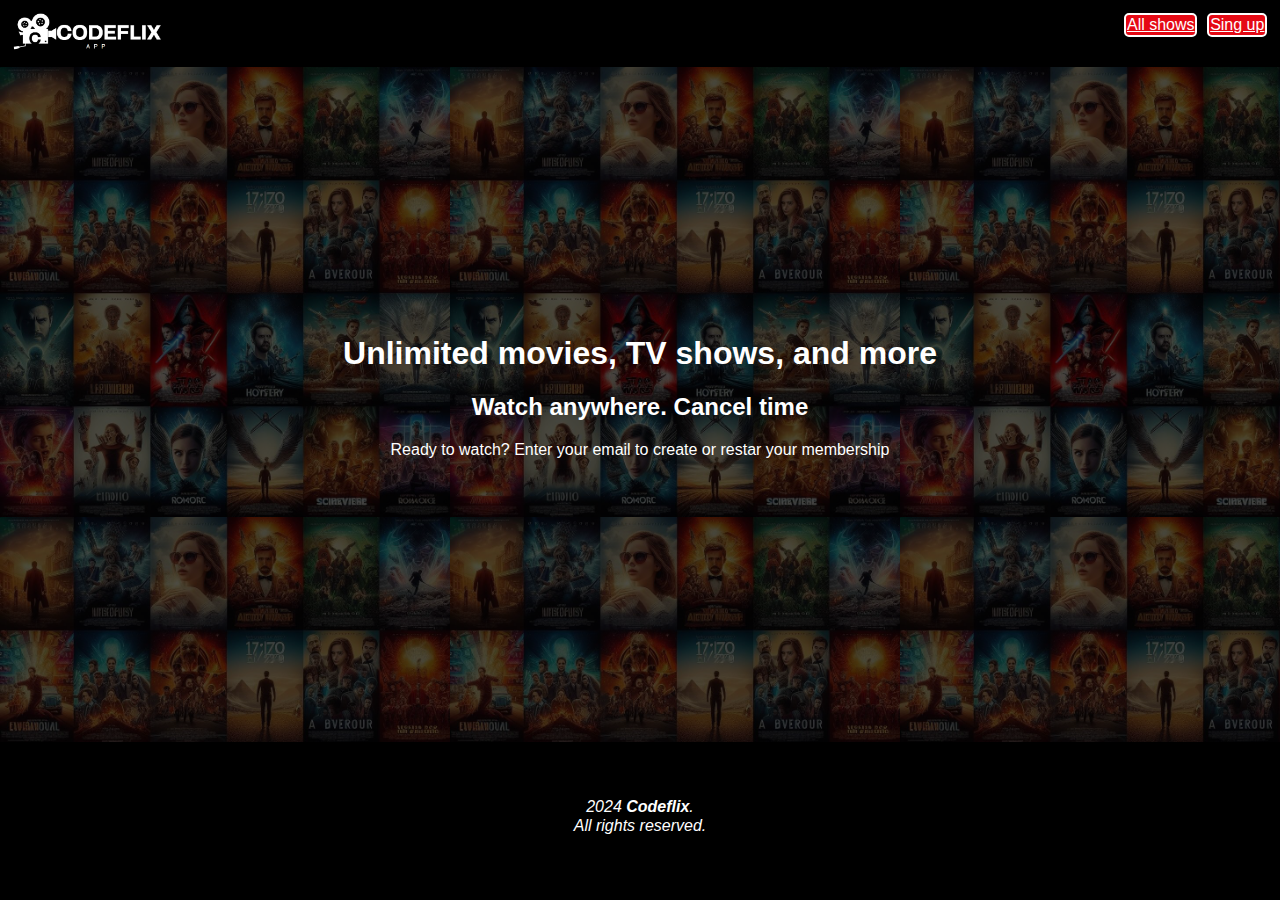
==== index.html @ c0203357 "Primer commit" ====
<!DOCTYPE html>
<html lang="en">
<head>
  <meta charset="UTF-8">
  <meta name="viewport" content="width=device-width, initial-scale=1.0">
  <title>Document</title>
  <link rel="stylesheet" href="styles/normalize.css">
  <link rel="stylesheet" href="styles/common.css">
  <link rel="stylesheet" href="styles/footer.css">
  <link rel="stylesheet" href="styles/banner.css">
  <link rel="stylesheet" href="styles/header.css">
</head>
<body class="main-bg">
  <!--
      <ol type="i">  Lista ordenada. Ambas tienen que tener dentro li que son elementos de la lista
        <li>JavaScript</li>
        <li>HTML CSS</li>
        <li>React</li>
      </ol>
      <ul> Lista no ordenada
        <li>
          <a href="">All shows</a>
        </li>
        <li>
          <a href="https:\\google.com" target="_blank">Sing up</a>
        </li>
      </ul>
    <ol type="i"> Lista ordenada. Ambas tienen que tener dentro li que son elementos de la lista
    <li>JavaScript</li>
    <li>HTML CSS</li>
    <li>React</li>
  </ol>
  <ul> Lista no ordenada
    <li>
      <a href="">All shows</a>
    </li>
    <li>
      <a href="https:\\google.com" target="_blank">Sign up</a>
    </li>
  </ul>
  -->
  <header class="header">
    <div class="header__image">
      <img src="assets/app/codeflix.png" alt="Codeflix">
    </div>
    <nav class="header__nav">
       <ul class="header__nav__list">
        <li class="header__nav__list__item">
          <a class="btn" href="">All shows</a>
        </li>
        <li class="header__nav__list__item">
          <a class="btn" href="">Sing up</a>
        </li>
       </ul>
    </nav>
  </header>
  <main>
    <section class="banner">
      <div class="banner__image"></div> <!-- Para definir elementos dentro del bloque-->
      <div class="banner__content"> <!-- Maquetado de los textos -->
      <h1>Unlimited movies, TV shows, and more</h1>
      <h2>Watch anywhere. Cancel time</h2>
      <p>Ready to watch? Enter your email to create or restar your membership</p>
    </div>
    </section>
  </main>
  <footer class="footer">
    <!-- Etiqueta que se comporta como un bloque -->
    <p>2024 <strong>Codeflix</strong>. <br> All rights reserved.</p>
    <!-- br no se usa para separar un texto de otro, se usa para dar un salto de linea -->
  </footer>
</body>
</html>
---- styles/common.css ----
:root{ /* Variables en CSS */
    --bg-color: #000;
    --main-text-color: #fff;
    font-size: 16px;
    font-family: sans-serif;
    --main-brand-color: #e50914
}

.main-bg {
    background-color: rgb(0, 0, 0); /* Color de fondo */
    background-color: var(--bg-color);
    color: white; /* Color de letra */
    color: rgb(255, 255, 255); /* Color de letra */
    color: #ffffff; /* Color de letra */
    color: #FFF; /* Color de letra acortado */
    color: var(--main-text-color);
}
---- styles/footer.css ----
.footer {
    padding-top: 20px; /* Padding es para crear un espaciado */
    margin-top: 20px; /* Marging deja un espacio en blanco */
    /* Arriba, derecha, abajo, izquierda */
    padding: 20px 30px 20px 30px; /* Otra forma de poner padding, para el marging seria igual */
    /* Arriba - abajo / Izquierda - derecha */
    padding: 20px 30px;
    /* Todo igual:
    padding: 20px */
    padding: 1.25rem 0;
    text-align: center;
    font-style: italic;
    /*
    Para font size se usa la unidad relativa de rem / em, equivale a los pixeles que hay predeterminados en el elemento root
    */
    font-size: 1rem;
}
---- styles/banner.css ----
.banner {
    /* La unidad de medida vh es relativa a la altura del navegador en el que estoy, es decir, si ponemos 100% ocupa el 100% de lo que estoy viendo */ 
    height: 75vh; /* Ajustamos la medida de la imagen */
    position: relative;
    display: flex;
    justify-content: center;
    align-items: center; /* Alinear menu con imagen que no quede uno mas arriba de otro */
}

.banner__content {
    text-align: center;
    position: relative;
    z-index: 1;
}

.banner__image {
    position: absolute; /* Esto es absoluto al primer elemento que encuentre por encima y tenga posicion relativa, por eso ponemos en el banner posicion relativa */
    opacity: 0.3; /* Dar opacidad */
    left: 0;
    top: 0;
    bottom: 0;
    right: 0;
    background-image: url("../assets/app/catalog.jpg"); /* Los puntos son para ir hacia atras en las carpteras */
    background-size: 450px; /* La hacemos mas pequeña y como en este caso si queremos que se repita no ponemos el comando de abajo.
    /*
    background-repeat: no-repeat; Para que la imagen no se repita hacia el lado
    background-size: cover; Para que la imagen no se quede cortado al poner que no se repita y lo ocupe todo
    */
}

/* 
.banner__content h1 { Quitamos espacio superior en todos los h1, h2 y p
    margin-top: 0;
}

.banner__content h2 {
    margin-top: 0;
}

.banner__content p {
    margin-top: 0;
}
*/

/* Forma correcta */

div.banner__content h1,
div.banner__content h2,
div.banner__content p {
    margin-top: 0;
}
---- styles/header.css ----
.header {
    position: fixed; /* Posicion fija */
    background-color: var(--bg-color); /* bg-color esta en el root */
    z-index: 10; /* Para que quede por encima de la otra imagen, se pone un numero alto */
    /*
    left: 0; Rellenar de izquierda a derecha 
    right: 0;
    */
    position: sticky; /* Que se quede fijo el contenido */
    top: 0;
    display: flex; /* Barra navegacion ajustada uno al lado de otro */
    padding: 0.8rem;
    justify-content: space-between;
}

.header .header__image { /* Define el ancho */
    width: 150px;
    max-width: 150px;

}

.header .header__image img { /* Dice el tamaño  de la imagen y coge el ancho de arriba */
    width: 100%;
}

.header .header__nav .header__nav__list {
    list-style: none;
    padding: 0;
    margin: 0;
    display: flex;
    gap: 10px; /* Separar botones */
}

.header .header__nav .header__nav__list .header__nav__list_item a {
    text-decoration: none;
}

.btn {
    color: var(--main-text-color); /* Color texto del root */
    background-color: var(--main-brand-color); /* Color de fondo */
    padding: 0.8px;
    display: inline-block;
    border: 2px solid white; /* Poner bordes de otro color */
    border-radius: 5px; /* Redondear bordes */
    
}

.hidden {
    display: none; /* Esta clase sirve para ocultar cualquier cosa que le pongamos como class hiden */
    /* visibility: hidden; */
    /* La diferencia entre display y visibility es que display no se va a ver nada de nada
    mientras que visibility se va a ver el hueco vacio */
}
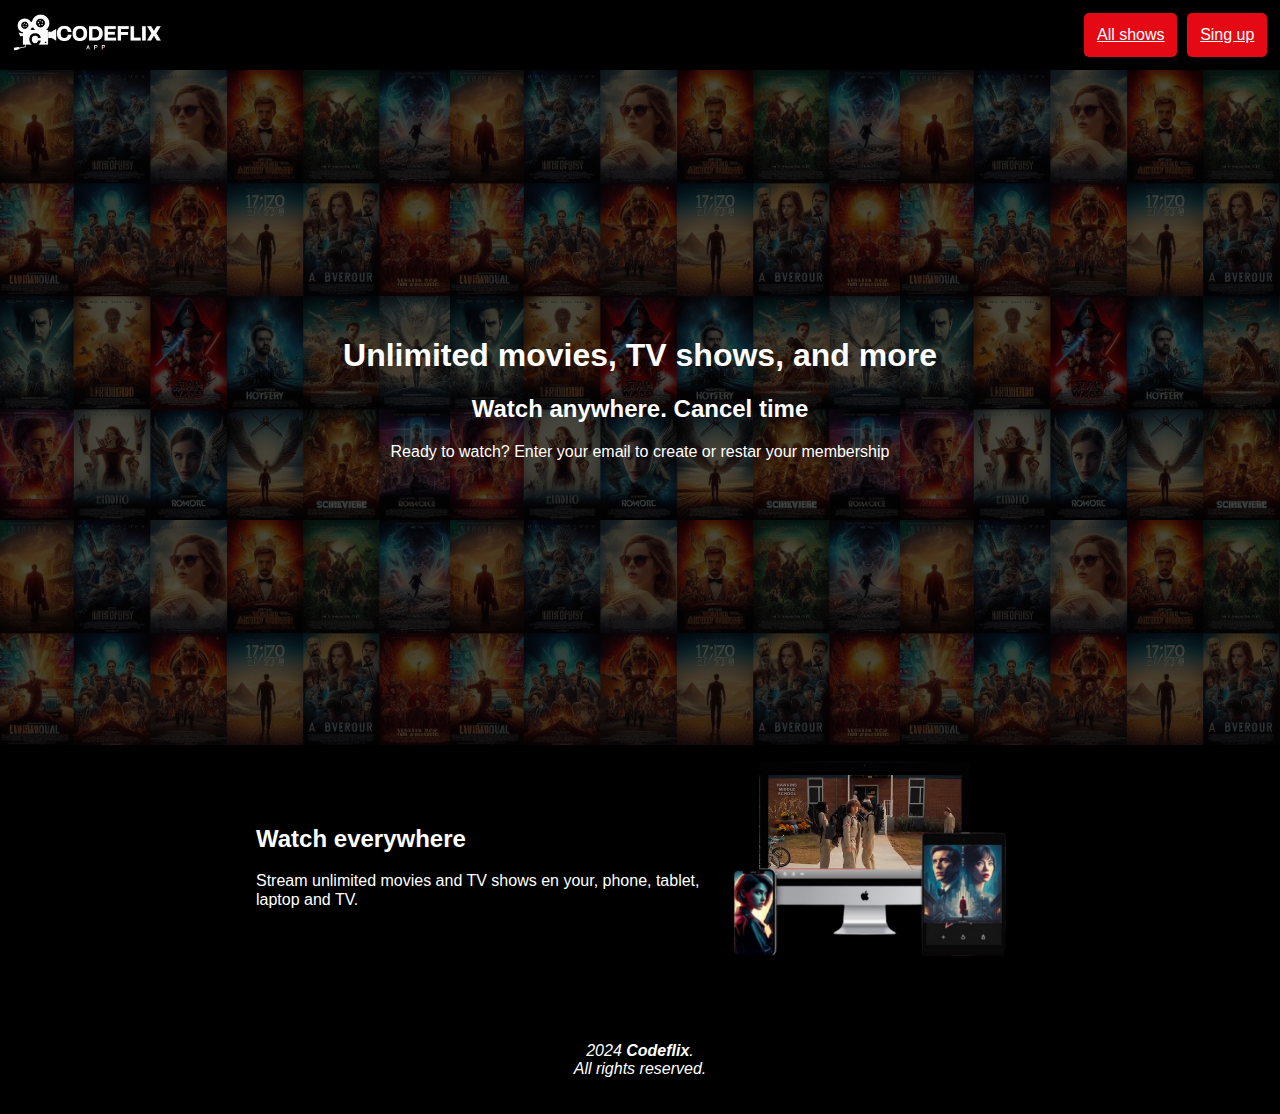
==== commit 5863f9d2: "Nuevo commit" ====
--- a/index.html
+++ b/index.html
@@ -6,9 +6,11 @@
   <title>Document</title>
   <link rel="stylesheet" href="styles/normalize.css">
   <link rel="stylesheet" href="styles/common.css">
+  <link rel="stylesheet" href="styles/components.css">
   <link rel="stylesheet" href="styles/footer.css">
   <link rel="stylesheet" href="styles/banner.css">
   <link rel="stylesheet" href="styles/header.css">
+  <link rel="stylesheet" href="styles/info.css">
 </head>
 <body class="main-bg">
   <!--
@@ -45,7 +47,7 @@
     </div>
     <nav class="header__nav">
        <ul class="header__nav__list">
-        <li class="header__nav__list__item">
+        <li class="header__nav__list__item hidden">
           <a class="btn" href="">All shows</a>
         </li>
         <li class="header__nav__list__item">
@@ -63,6 +65,18 @@
       <p>Ready to watch? Enter your email to create or restar your membership</p>
     </div>
     </section>
+    <section class="info">
+      <div class="info__text">
+        <h2>Watch everywhere</h2>
+        <p>Stream unlimited movies and TV shows en your, phone, tablet, laptop and TV.</p>
+      </div>
+      <div class="info__video">
+        <img src="assets/app/device-pile.png" alt="device content"> <!-- El alt seria el texto que sale si la imagen esta mal o no se ve-->
+        <video src="assets/app/video-devices.m4v" muted autoplay loop> <!-- El video no se autoreproduce solo, añadimos los controles con controls y si queremos que se reproduzca todo el rato ponemos el autoplay. Si el video tiene audio el navegador a veces no nos va a dejar ponerlo. Para esto ponemos muted. Ponemos loop para que se quede en bucle-->
+          <source src="assets/app/video-devices.m4v" type="video/mp4"> <!-- Añadimos el video en varias resoluciones por si el navergador no soporta la resolucion de uno escoge otro. Podemos poner tantos comom queramos-->
+        </video> 
+      </div>
+    </section>
   </main>
   <footer class="footer">
     <!-- Etiqueta que se comporta como un bloque -->
--- a/styles/common.css
+++ b/styles/common.css
@@ -14,4 +14,32 @@
     color: #ffffff; /* Color de letra */
     color: #FFF; /* Color de letra acortado */
     color: var(--main-text-color);
-}+}
+
+/* Definimos las cajas */
+/* Comprobar la foto de ejemplo. Todo afecta menos el margin ya que es un espacio fuera */
+
+* {
+    box-sizing: border-box; /* el * hace que se acoja a todo, ponemos el box-sizing en border box */
+}
+
+/* El @media ... {} Lo que hace es decir que se tiene que hacer cuando el valor se cumple.
+En ese caso cuando la persona le da a imprimir se va a ver este css */
+
+@media print {
+    body .header { 
+        display: none;
+    }
+    p {
+        color: red;
+    }
+}
+
+/*
+@media (prefers-color-scheme: light) { Nos permite saber la configuracion que tiene el user en su navegador, modo light o dark.
+    :root {
+        --bg-color: #fff;
+        --main-text-color: #000;
+    }
+}
+*/--- a/styles/components.css
+++ b/styles/components.css
@@ -0,0 +1,16 @@
+.btn {
+    color: var(--main-text-color); /* Color texto del root */
+    background-color: var(--main-brand-color); /* Color de fondo */
+    padding: 0.8rem;
+    display: inline-block;
+    /* border: 2px solid white; Poner bordes de otro color */
+    border-radius: 5px; /* Redondear bordes */
+    
+}
+
+.hidden {
+    display: none; /* Esta clase sirve para ocultar cualquier cosa que le pongamos como class hiden */
+    /* visibility: hidden; */
+    /* La diferencia entre display y visibility es que display no se va a ver nada de nada
+    mientras que visibility se va a ver el hueco vacio */
+}--- a/styles/header.css
+++ b/styles/header.css
@@ -12,6 +12,7 @@
     display: flex; /* Barra navegacion ajustada uno al lado de otro */
     padding: 0.8rem;
     justify-content: space-between;
+    align-items: center;
 }
 
 .header .header__image { /* Define el ancho */
@@ -36,19 +37,9 @@
     text-decoration: none;
 }
 
-.btn {
-    color: var(--main-text-color); /* Color texto del root */
-    background-color: var(--main-brand-color); /* Color de fondo */
-    padding: 0.8px;
-    display: inline-block;
-    border: 2px solid white; /* Poner bordes de otro color */
-    border-radius: 5px; /* Redondear bordes */
-    
-}
-
-.hidden {
-    display: none; /* Esta clase sirve para ocultar cualquier cosa que le pongamos como class hiden */
-    /* visibility: hidden; */
-    /* La diferencia entre display y visibility es que display no se va a ver nada de nada
-    mientras que visibility se va a ver el hueco vacio */
+/* El 768px son breackpoints, hay varios y los puedes encontrar en internet */
+@media (width > 768px) { /* Mostrar sing up y login cuando llega a un cierto tamaño la pantalla width mayores a 768px*/
+    .header__nav .header__nav__list .header__nav__list__item.hidden { /* El .hidden se pone junto por que esta dentro del header_nav_list_item */
+        display: block;
+    }
 }--- a/styles/info.css
+++ b/styles/info.css
@@ -0,0 +1,59 @@
+.info {
+    width: 90%;
+    margin: 0 auto; /* Esto le va a poner un lado y a otro siempre que haya width (ancho). Dejara el 90% de ancho en el centro y añadira los lados para centrarlo*/
+    max-width: 768px; /* Maximo de ancho por si la pantalla es muy larga, asi no se alargara mucho */
+
+}
+
+.info .info__video {
+    position: relative;
+    /*border: 1px solid greenyellow;*/
+}
+
+.info img, .info video {
+    width: 100%;
+}
+
+.info .info__video video {
+    position: absolute;
+    /*border: 1px solid red;*/
+    top: 30px; /* Altura */
+    left: 95px;
+    width: 213px;
+}
+
+.info .info__video img {
+    z-index: 2;
+    position: relative;
+    max-width: 382px;
+}
+
+.info .info__text h2:hover { /* El hover hace que el CSS se ejecute al pasar el raton */
+    color: yellow;
+}
+
+@media (width < 425px) { /* Para resoluciones menores a L en este caso */
+    .info .info__video {
+        display: flex;
+        justify-content: center;
+    }
+
+    .info .info__video video {
+        left: auto; /* Hacemos que el video se quede en el centro en esa resolucion */
+        width: 65%; /* Resolucion minima del video */
+        
+    }
+}
+
+@media (width > 768px) {
+    .info {
+        display: flex;
+        justify-content: space-between;
+        align-items: center;
+    }
+
+    .info .info__video video {
+        left: 50px;
+        width: 205px;
+    }
+}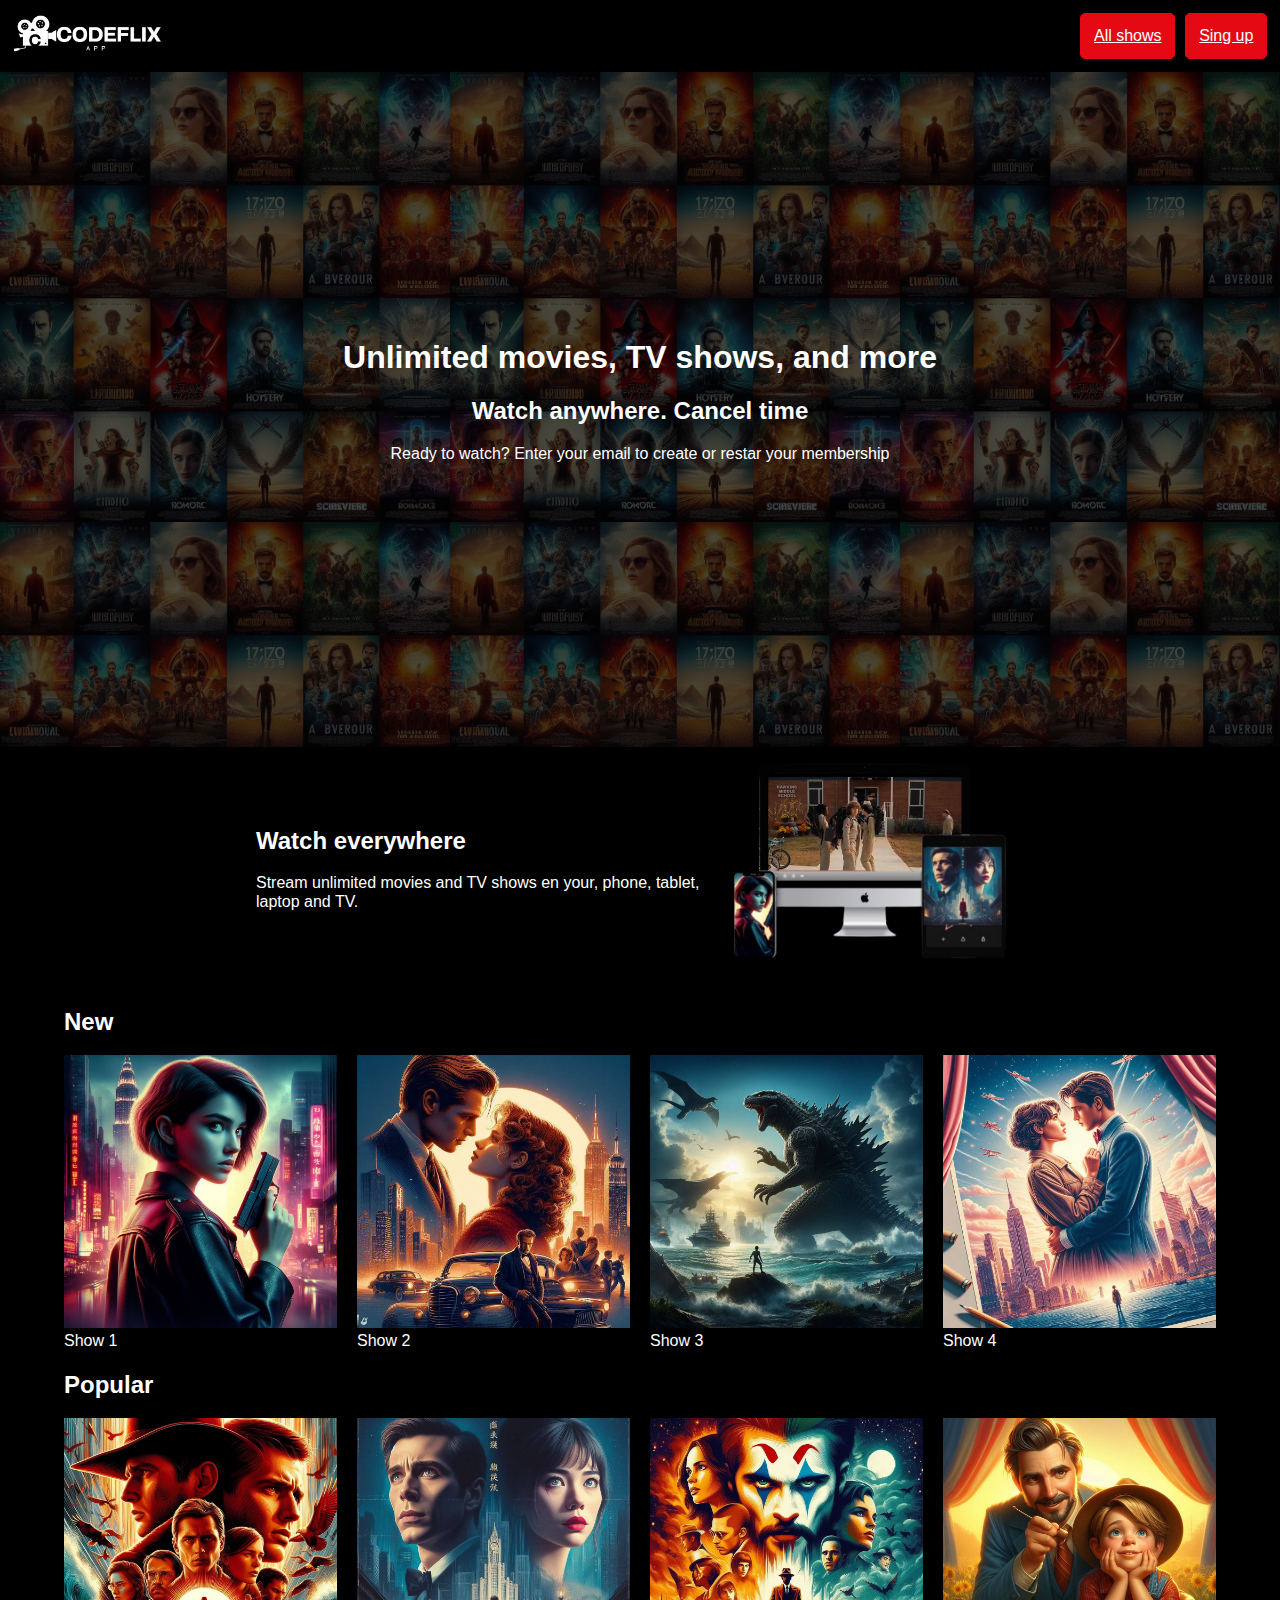
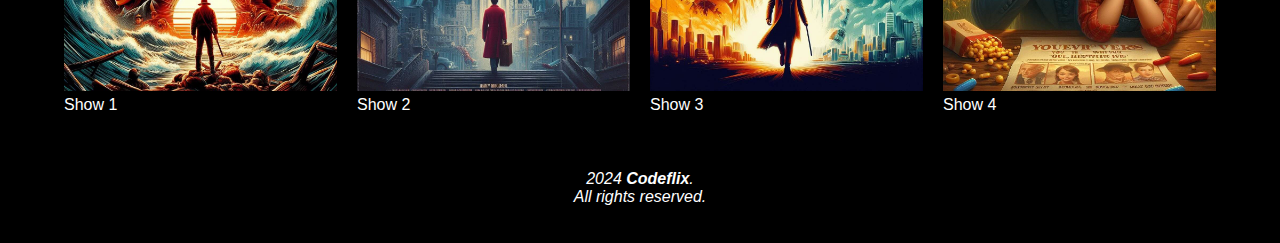
==== commit 4d128d98: "Añadimos parte de gird + shows" ====
--- a/index.html
+++ b/index.html
@@ -11,6 +11,7 @@
   <link rel="stylesheet" href="styles/banner.css">
   <link rel="stylesheet" href="styles/header.css">
   <link rel="stylesheet" href="styles/info.css">
+  <link rel="stylesheet" href="styles/shows.css">
 </head>
 <body class="main-bg">
   <!--
@@ -48,10 +49,10 @@
     <nav class="header__nav">
        <ul class="header__nav__list">
         <li class="header__nav__list__item hidden">
-          <a class="btn" href="">All shows</a>
+          <a class="btn" href="#show-list">All shows</a>
         </li>
         <li class="header__nav__list__item">
-          <a class="btn" href="">Sing up</a>
+          <a class="btn" href="sign-up.html">Sing up</a>
         </li>
        </ul>
     </nav>
@@ -77,6 +78,66 @@
         </video> 
       </div>
     </section>
+    <section id="show-list" class="shows">
+      <section>
+        <h2>New</h2>
+        <ul class="shows__list">
+          <li>
+            <figure> <!-- El figure sirve para añadir un contenido y el figcaption va a ser una descripcion del contenido-->
+              <img src="assets/series/serie_1.jpg" alt="Show 1">
+              <figcaption>Show 1</figcaption>
+            </figure>
+          </li>
+          <li>
+            <figure> <!-- El figure sirve para añadir un contenido y el figcaption va a ser una descripcion del contenido-->
+              <img src="assets/series/serie_2.jpg" alt="Show 2">
+              <figcaption>Show 2</figcaption>
+            </figure>
+          </li>
+          <li>
+            <figure> <!-- El figure sirve para añadir un contenido y el figcaption va a ser una descripcion del contenido-->
+              <img src="assets/series/serie_3.jpg" alt="Show 3">
+              <figcaption>Show 3</figcaption> 
+            </figure>
+          </li>
+          <li>
+            <figure> <!-- El figure sirve para añadir un contenido y el figcaption va a ser una descripcion del contenido-->
+              <img src="assets/series/serie_4.jpg" alt="Show 4">
+              <figcaption>Show 4</figcaption>
+            </figure>
+          </li>
+        </ul>
+      </section>
+      <section>
+        <h2>Popular</h2>
+        <ul class="shows__list">
+          <li>
+            <figure> <!-- El figure sirve para añadir un contenido y el figcaption va a ser una descripcion del contenido-->
+              <img src="assets/series/serie_5.jpg" alt="Show 5">
+              <figcaption>Show 1</figcaption>
+            </figure>
+          </li>
+          <li>
+            <figure> <!-- El figure sirve para añadir un contenido y el figcaption va a ser una descripcion del contenido-->
+              <img src="assets/series/serie_6.jpg" alt="Show 6">
+              <figcaption>Show 2</figcaption>
+            </figure>
+          </li>
+          <li>
+            <figure> <!-- El figure sirve para añadir un contenido y el figcaption va a ser una descripcion del contenido-->
+              <img src="assets/series/serie_7.jpg" alt="Show 7">
+              <figcaption>Show 3</figcaption> 
+            </figure>
+          </li>
+          <li>
+            <figure> <!-- El figure sirve para añadir un contenido y el figcaption va a ser una descripcion del contenido-->
+              <img src="assets/series/serie_8.jpg" alt="Show 8">
+              <figcaption>Show 4</figcaption>
+            </figure>
+          </li>
+        </ul>
+      </section>
+    </section>
   </main>
   <footer class="footer">
     <!-- Etiqueta que se comporta como un bloque -->
--- a/styles/common.css
+++ b/styles/common.css
@@ -4,6 +4,10 @@
     font-size: 16px;
     font-family: sans-serif;
     --main-brand-color: #e50914
+}
+
+html { 
+    scroll-behavior: smooth; /* Esta propiedad es para que los links de la misma pagina al moverse por ella se muevan de una manera diferente */
 }
 
 .main-bg {
--- a/styles/components.css
+++ b/styles/components.css
@@ -5,7 +5,15 @@
     display: inline-block;
     /* border: 2px solid white; Poner bordes de otro color */
     border-radius: 5px; /* Redondear bordes */
-    
+    border: none; /* Quitar bordes. El border radius que son las curbas aunque pongamos esto sigue funcioanando */
+    box-shadow: none; /* Quitar sombras */
+    cursor: pointer; /* Para que al pasar por encima del boton aparezca el dedo */
+    border: 1px solid var(--main-brand-color); /* Ponemos esto para que se queden a la misma altura ya que le estamos poniendo borde */
+}
+
+.btn.btn--secondary { /* Clase para el boton reset secundario en la pagina sing up. El .btn es para que arrastre lo de arriba */
+    background-color: transparent;
+    border: 1px solid var(--main-text-color)
 }
 
 .hidden {
--- a/styles/shows.css
+++ b/styles/shows.css
@@ -0,0 +1,28 @@
+.shows {
+    width: 90%;
+    margin: 0 auto;
+    max-width: 1220px;
+}
+
+.shows__list {
+    list-style: none;
+    padding: 0;
+    margin: 0;
+    display: grid;
+    grid-template-columns: repeat(2, 1fr);
+    gap: 20px;
+}
+
+.shows__list figure {
+    margin: 0;
+}
+
+.shows__list img {
+    width: 100%;
+}
+
+@media (width > 768px) {
+    .shows__list {
+        grid-template-columns: repeat(4, 1fr);
+    }
+}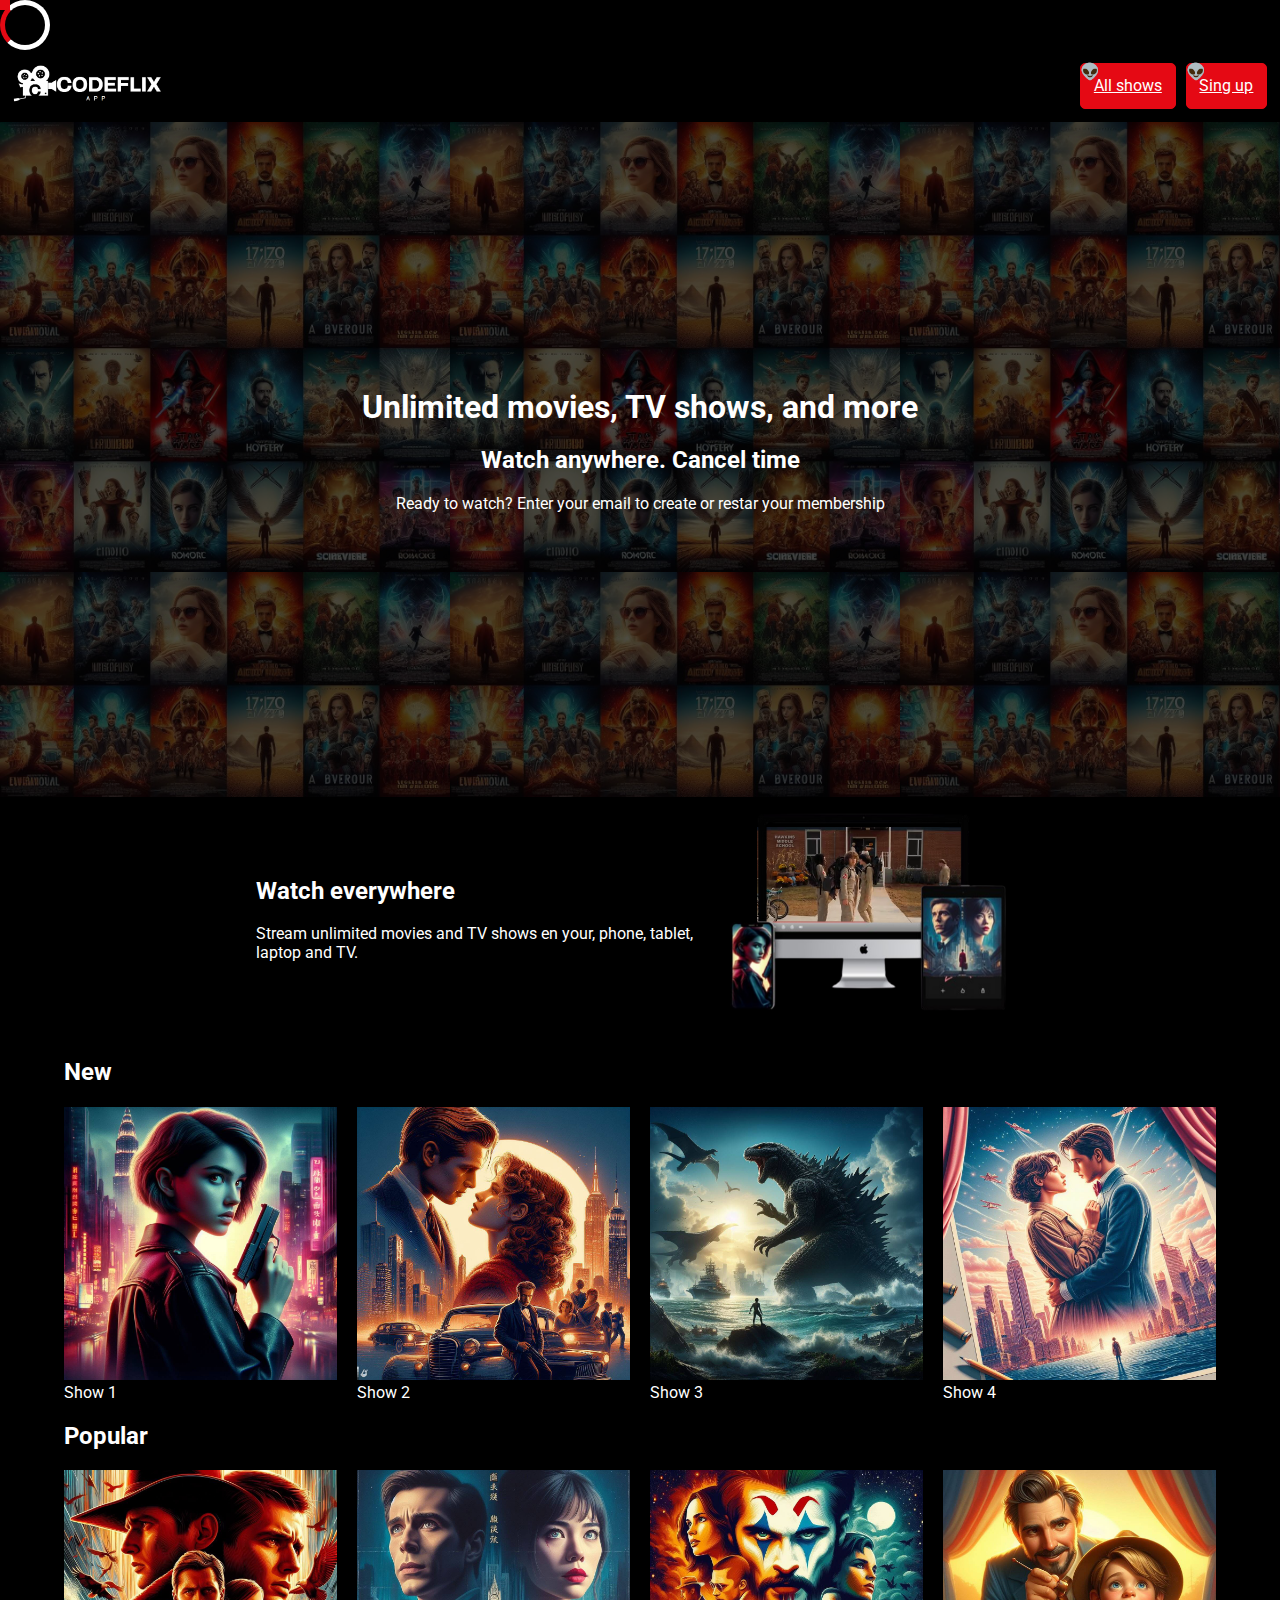
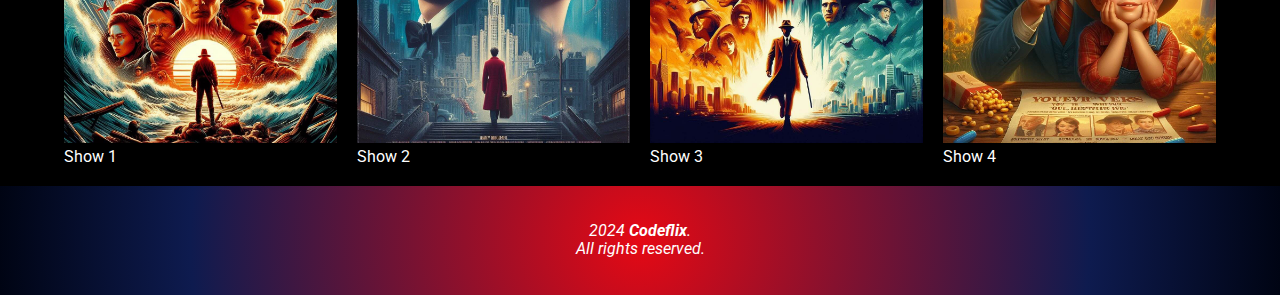
==== commit f23b7c7f: "Finalizamos curso HTML y CSS" ====
--- a/index.html
+++ b/index.html
@@ -4,6 +4,9 @@
   <meta charset="UTF-8">
   <meta name="viewport" content="width=device-width, initial-scale=1.0">
   <title>Document</title>
+  <meta property="og:title" content="Codeflix"> <!-- Esto seria lo que se mostraria por ejemplo al compartir en discord -->
+  <meta property="og:description" content="Find your favorite shows">
+  <meta property="og:image" content="https://github.com/CristobalMoya7/Explicaci-n-HTML-y-CSS/blob/main/assets/app/catalog.jpg?raw=true"> <!-- Link de tu web para que se vea la imagen -->
   <link rel="stylesheet" href="styles/normalize.css">
   <link rel="stylesheet" href="styles/common.css">
   <link rel="stylesheet" href="styles/components.css">
@@ -12,8 +15,88 @@
   <link rel="stylesheet" href="styles/header.css">
   <link rel="stylesheet" href="styles/info.css">
   <link rel="stylesheet" href="styles/shows.css">
+  <link rel="preconnect" href="https://fonts.googleapis.com"> <!-- Estas 3 lineas son de una fuente -->
+  <link rel="preconnect" href="https://fonts.gstatic.com" crossorigin>
+  <link href="https://fonts.googleapis.com/css2?family=Roboto:ital,wght@0,100;0,300;0,400;0,500;0,700;0,900;1,100;1,300;1,400;1,500;1,700;1,900&display=swap" rel="stylesheet">
+  <style>
+    .element {
+      width: 80px;
+      height: 80px;
+      background-color: blue;
+      animation-name: random; /* Nombre animacion */
+      animation-duration: 10s; /* Duracion animacion */
+      /* animation-iteration-count: infinite; Se repite infinitamente */
+    }
+    @keyframes random { /* Animaciones */
+      0% {
+        width: 80px;
+        height: 80px;
+        opacity: 1;
+      }
+      20% {
+        width: 300px;
+        height: 80px;
+      }
+      60% {
+        width: 80px;
+        height: 200px;
+      }
+      100% {
+        width: 80px;
+        height: 80px;
+        background-color: blueviolet;
+        opacity: 0;
+      }
+    }
+
+    .spinner {
+      height: 50px;
+      width: 50px;
+      background-color: transparent;
+      border: 5px solid #FFF;
+      border-left-color: #e50914;
+      border-radius: 50px; /* Convertir el cuadrado en circulo */
+      animation: spinner 2s ease-in-out infinite;
+    }
+    @keyframes spinner {
+      0% {
+        transform: rotate(0deg); /* Para que gire. Se pone en grados con deg */
+      }
+      100% {
+        transform: rotate(360deg);
+      }
+    }
+    .progress {
+      background-color: #e50914;
+      height: 10px;
+      width: 10px;
+      position: fixed;
+      z-index: 100;
+      animation: progress linear;
+      animation-timeline: scroll(); /* Esto hace que la linea avance cuando bajamos nosotros la pantalla */
+    }
+    @media (prefers-reduced-motion: no-preference) { /* Esto es para que si alguien no quiere la animacion o su navegador / dispositivo no lo soporta no se ejecute */
+      @supports (animation-timeline: scroll()) {
+        .progress {
+          animation-timeline: scroll();
+        }
+      }
+    }
+
+    @keyframes progress {
+      0% {
+        width: 0%;
+      }
+      100% {
+        width: 100%;
+      }
+    }
+  </style>
 </head>
 <body class="main-bg">
+  <div class="progress"></div>
+  <div class="spinner"></div>
+  <!-- <div class="element"></div> EFECTO DE ARRIBA -->
   <!--
       <ol type="i">  Lista ordenada. Ambas tienen que tener dentro li que son elementos de la lista
         <li>JavaScript</li>
--- a/styles/common.css
+++ b/styles/common.css
@@ -2,7 +2,7 @@
     --bg-color: #000;
     --main-text-color: #fff;
     font-size: 16px;
-    font-family: sans-serif;
+    font-family: "Roboto", sans-serif; /* Roboto es la fuente que he añadido en el index */
     --main-brand-color: #e50914
 }
 
--- a/styles/components.css
+++ b/styles/components.css
@@ -9,6 +9,16 @@
     box-shadow: none; /* Quitar sombras */
     cursor: pointer; /* Para que al pasar por encima del boton aparezca el dedo */
     border: 1px solid var(--main-brand-color); /* Ponemos esto para que se queden a la misma altura ya que le estamos poniendo borde */
+    /* transition-property: background-color; / Esto es a lo que afecta
+    transition-duration: 2s; /* Tiempo de la transiccion */
+    transition: background-color 2s, color 10s; /* Normalmente lo vamos a encontrar asi y no como esta arriba */
+}
+
+@media (hover:hover) { /* Hover es cuando el raton pasa por encima de algo, en este caso un boton. Esto solo se va a ejecutar en pantallas que pueden hacer hover */
+    .btn:hover{
+        color: black;
+        background-color: yellow;
+    }
 }
 
 .btn.btn--secondary { /* Clase para el boton reset secundario en la pagina sing up. El .btn es para que arrastre lo de arriba */
--- a/styles/footer.css
+++ b/styles/footer.css
@@ -15,4 +15,6 @@
     Para font size se usa la unidad relativa de rem / em, equivale a los pixeles que hay predeterminados en el elemento root
     */
     font-size: 1rem;
+    background: radial-gradient(circle, rgb(229,9,20,1) 0%, #0e1b4f 70%, #000413 100%); /* Ponemos la parte de abajo en ambos colores, Esto lo que hace es del color rojo al azul difuminar con los colores intermedios para que no se quede un salto de colores muy brusco */
+    /* box-shadow: ; Poner sobra, en este caso al footer */
 }--- a/styles/header.css
+++ b/styles/header.css
@@ -33,6 +33,10 @@
     gap: 10px; /* Separar botones */
 }
 
+/* Si ponemos .header .header__nav > .header__nav__list Esto afectaria a todo lo que este por debajo de header_nav y que tenga la clase header_nav_list */
+/* Si ponemos .header .header__nav + .header__nav__list Esto afectaria a todo lo que este al mismo nivel y debajo de header_nav en este caso */
+/* Si ponemos .header .header__nav ~ .header__nav__list Esto afectaria a todo lo que este al mismo nivel de header_nav y afecta anque haya cosas por medio */
+
 .header .header__nav .header__nav__list .header__nav__list_item a {
     text-decoration: none;
 }
@@ -42,4 +46,14 @@
     .header__nav .header__nav__list .header__nav__list__item.hidden { /* El .hidden se pone junto por que esta dentro del header_nav_list_item */
         display: block;
     }
+}
+
+.header__nav__list li { /* Posicion relativa para poner el icono dentro */
+    position: relative;
+}
+
+.header__nav__list li::before { /* Añadimos un icono en el menu */
+    content: "👽" ;
+    position: absolute;
+    left: 0;
 }